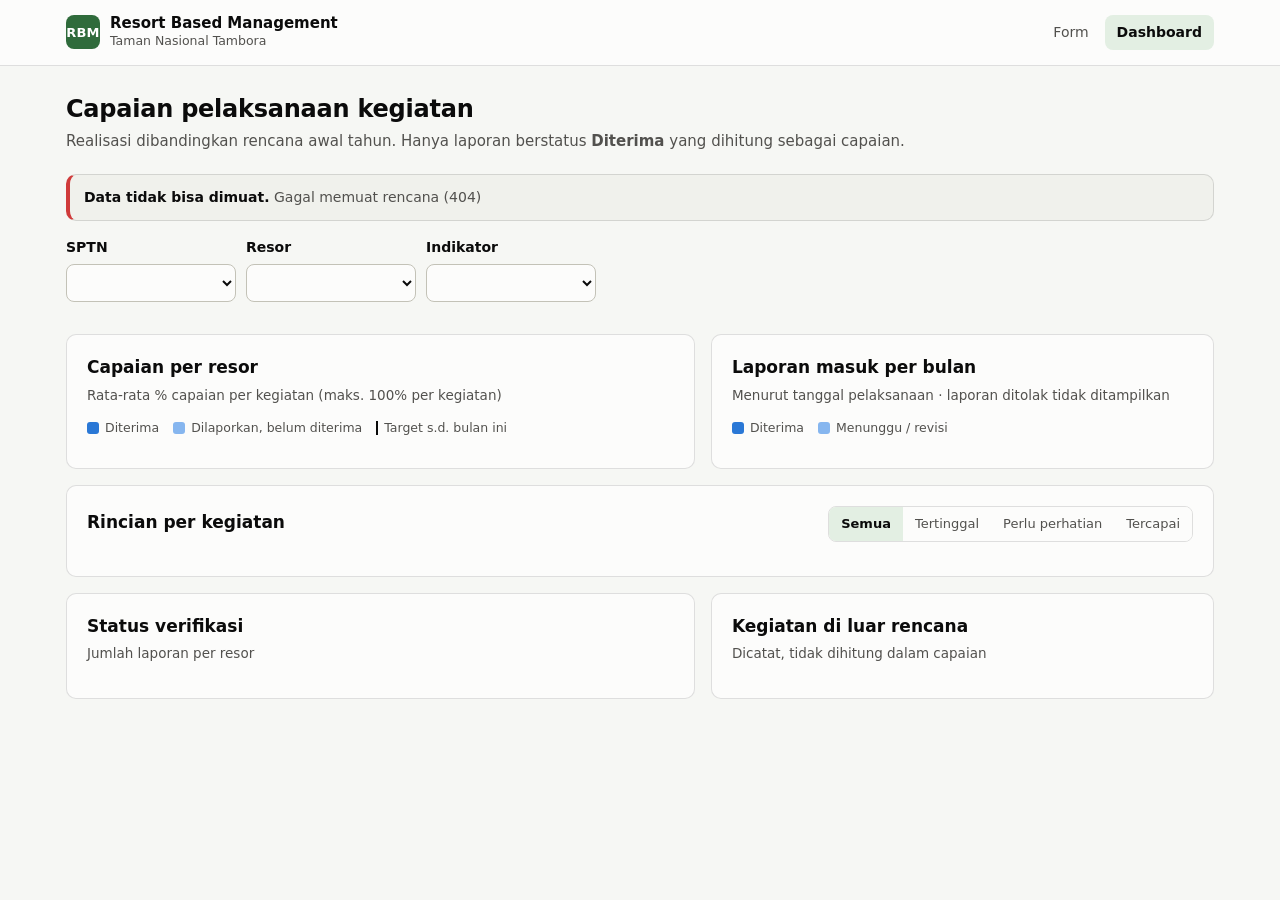
==== dashboard/index.html @ 2c947d6a "Add files via upload" ====
<!doctype html>
<html lang="id">
<head>
<meta charset="utf-8">
<meta name="viewport" content="width=device-width, initial-scale=1">
<link rel="icon" href="data:image/svg+xml,%3Csvg xmlns=%27http://www.w3.org/2000/svg%27 viewBox=%270 0 32 32%27%3E%3Crect width=%2732%27 height=%2732%27 rx=%277%27 fill=%27%232f6b3b%27/%3E%3Cpath d=%27M6 24 14 10l4 6 3-4 5 12Z%27 fill=%27%23fff%27/%3E%3C/svg%3E">
<title>Dashboard Capaian RBM</title>
<link rel="stylesheet" href="../assets/style.css">
</head>
<body>
<header class="top">
  <div class="wrap">
    <a class="brand" href="../"><span class="brand-mark">RBM</span><span><b>Resort Based Management</b><small>Taman Nasional Tambora</small></span></a>
    <nav class="top-nav"><a href="../form/">Form</a><a href="./" aria-current="page">Dashboard</a></nav>
  </div>
</header>

<main class="wrap">
  <h1>Capaian pelaksanaan kegiatan <span id="tahun"></span></h1>
  <p class="lead">Realisasi dibandingkan rencana awal tahun. Hanya laporan berstatus <strong>Diterima</strong> yang dihitung sebagai capaian.</p>
  <div id="banner" class="banner warn hidden"></div>

  <div class="filters">
    <div class="field"><label for="f-sptn">SPTN</label><select id="f-sptn"></select></div>
    <div class="field"><label for="f-resor">Resor</label><select id="f-resor"></select></div>
    <div class="field"><label for="f-ind">Indikator</label><select id="f-ind"></select></div>
    <div class="meta" id="meta"></div>
  </div>

  <section class="kpis" id="kpis" aria-label="Ringkasan"></section>

  <div class="grid-2">
    <section class="card">
      <div class="card-head">
        <div><h2 id="c1-title">Capaian per resor</h2><p id="c1-sub">Rata-rata % capaian per kegiatan (maks. 100% per kegiatan)</p></div>
      </div>
      <div class="legend" style="margin-bottom:10px">
        <span><i class="sw" style="background:var(--s-diterima)"></i>Diterima</span>
        <span><i class="sw" style="background:var(--s-masuk)"></i>Dilaporkan, belum diterima</span>
        <span><i class="sw tick"></i>Target s.d. bulan ini</span>
      </div>
      <div id="c1"></div>
    </section>
    <section class="card">
      <div class="card-head">
        <div><h2>Laporan masuk per bulan</h2><p>Menurut tanggal pelaksanaan · laporan ditolak tidak ditampilkan</p></div>
      </div>
      <div class="legend" style="margin-bottom:10px">
        <span><i class="sw" style="background:var(--s-diterima)"></i>Diterima</span>
        <span><i class="sw" style="background:var(--s-masuk)"></i>Menunggu / revisi</span>
      </div>
      <div id="c2"></div>
    </section>
  </div>

  <section class="card">
    <div class="card-head">
      <div><h2>Rincian per kegiatan</h2><p id="t-sub"></p></div>
      <div class="seg" role="group" aria-label="Saring status" id="seg" style="margin-left:auto">
        <button aria-pressed="true" data-s="">Semua</button>
        <button aria-pressed="false" data-s="tertinggal">Tertinggal</button>
        <button aria-pressed="false" data-s="perhatian">Perlu perhatian</button>
        <button aria-pressed="false" data-s="tercapai">Tercapai</button>
      </div>
    </div>
    <div class="table-wrap"><table id="tbl"></table></div>
  </section>

  <div class="grid-2" style="margin-top:16px">
    <section class="card">
      <div class="card-head"><div><h2>Status verifikasi</h2><p>Jumlah laporan per resor</p></div></div>
      <div class="table-wrap"><table id="tbl-ver"></table></div>
    </section>
    <section class="card">
      <div class="card-head"><div><h2>Kegiatan di luar rencana</h2><p>Dicatat, tidak dihitung dalam capaian</p></div></div>
      <div class="table-wrap"><table id="tbl-luar"></table></div>
    </section>
  </div>

  <footer class="foot" id="foot"></footer>
</main>
<div class="tooltip" id="tip" role="tooltip"></div>

<script src="../assets/config.js"></script>
<script src="../assets/rbm.js"></script>
<script>
(async function () {
  const { esc, fmt, rata, BULAN } = RBM;
  const $ = id => document.getElementById(id);
  const NS = 'http://www.w3.org/2000/svg';
  const tip = $('tip');

  let rencana, data;
  try {
    rencana = await RBM.muatRencana();
    data = await RBM.muatLaporan(rencana);
  } catch (e) {
    $('banner').className = 'banner err'; $('banner').innerHTML = '<strong>Data tidak bisa dimuat.</strong> ' + esc(e.message); return;
  }
  if (data.contoh) {
    $('banner').innerHTML = '<strong>Mode contoh.</strong> Angka di bawah adalah data acak untuk melihat tampilan. Hubungkan <code>API_URL</code> di <code>assets/config.js</code> untuk data asli.';
    $('banner').classList.remove('hidden');
  }

  const resorById = Object.fromEntries(rencana.resor.map(r => [r.id, r]));
  const singkat = n => n.replace(/^Resor\s+/, '');
  const indSingkat = i => ({
    'Perlindungan dan Pengamanan Kawasan': 'Perlindungan & Pengamanan',
    'Penyuluhan dan Pemberdayaan Masyarakat': 'Penyuluhan & Pemberdayaan',
    'Keanekaragaman Hayati dan Ekosistem': 'Kehati & Ekosistem',
    'Umum/ Pelayanan Publik (Wisata)': 'Umum / Pelayanan Publik'
  }[i] || i);
  const bb = RBM.bulanBerjalan(rencana.tahun);
  const semuaKeg = RBM.hitung(rencana, data.laporan);

  $('tahun').textContent = rencana.tahun;
  $('meta').innerHTML = `Data per ${new Date(data.diperbarui).toLocaleString('id-ID', { dateStyle: 'medium', timeStyle: 'short' })}<br>Target pro-rata: ${bb} dari 12 bulan (${fmt(bb / 12 * 100)}%)`;
  $('foot').innerHTML = `Sumber rencana: ${esc(rencana.sumber)} · ${rencana.kegiatan.length} kegiatan di ${rencana.resor.length} resor. ` +
    'Capaian resor = rata-rata capaian setiap kegiatan (tiap kegiatan bobotnya sama, maksimal 100%), karena satuan target berbeda-beda.';

  // ---------- filter ----------
  const sptnList = [...new Set(rencana.resor.map(r => r.sptn))];
  $('f-sptn').innerHTML = '<option value="">Semua SPTN</option>' + sptnList.map(s => `<option>${esc(s)}</option>`).join('');
  $('f-ind').innerHTML = '<option value="">Semua indikator</option>' + rencana.indikator.map(i => `<option value="${esc(i)}">${esc(indSingkat(i))}</option>`).join('');
  function isiResor() {
    const s = $('f-sptn').value, cur = $('f-resor').value;
    const list = rencana.resor.filter(r => !s || r.sptn === s);
    $('f-resor').innerHTML = '<option value="">Semua resor</option>' + list.map(r => `<option value="${r.id}">${esc(r.nama)}</option>`).join('');
    if (list.some(r => r.id === cur)) $('f-resor').value = cur;
  }
  isiResor();
  let statusFilter = '';
  const st = (() => { try { return JSON.parse(localStorage.getItem('rbm-dash-filter')) || {}; } catch (e) { return {}; } })();
  if (st.sptn) { $('f-sptn').value = st.sptn; isiResor(); }
  if (st.resor) $('f-resor').value = st.resor;
  if (st.ind) $('f-ind').value = st.ind;

  ['f-sptn', 'f-resor', 'f-ind'].forEach(id => $(id).addEventListener('change', () => {
    if (id === 'f-sptn') isiResor();
    try { localStorage.setItem('rbm-dash-filter', JSON.stringify({ sptn: $('f-sptn').value, resor: $('f-resor').value, ind: $('f-ind').value })); } catch (e) {}
    render();
  }));
  $('seg').addEventListener('click', e => {
    const b = e.target.closest('button'); if (!b) return;
    statusFilter = b.dataset.s;
    [...$('seg').children].forEach(x => x.setAttribute('aria-pressed', x === b));
    renderTabel(filtered());
  });

  function resorAktif() {
    const s = $('f-sptn').value, r = $('f-resor').value;
    return rencana.resor.filter(x => (!s || x.sptn === s) && (!r || x.id === r)).map(x => x.id);
  }
  function filtered() {
    const rs = new Set(resorAktif()), ind = $('f-ind').value;
    return semuaKeg.filter(k => rs.has(k.resor) && (!ind || k.indikator === ind));
  }
  function laporanAktif() {
    const rs = new Set(resorAktif()), ind = $('f-ind').value;
    const kegInd = Object.fromEntries(rencana.kegiatan.map(k => [k.id, k.indikator]));
    return data.laporan.filter(l => rs.has(l.resor) && (!ind || kegInd[l.kegiatan] === ind || (l.kegiatan === 'LUAR-RENCANA' && !ind)));
  }

  // ---------- tooltip ----------
  function showTip(ev, html) {
    tip.innerHTML = html; tip.classList.add('show');
    const pad = 14, w = tip.offsetWidth, h = tip.offsetHeight;
    let x = ev.clientX + pad, y = ev.clientY + pad;
    if (x + w > innerWidth - 8) x = ev.clientX - w - pad;
    if (y + h > innerHeight - 8) y = ev.clientY - h - pad;
    tip.style.left = x + 'px'; tip.style.top = y + 'px';
  }
  const hideTip = () => tip.classList.remove('show');
  const el = (tag, attrs, parent) => { const n = document.createElementNS(NS, tag); for (const k in attrs) n.setAttribute(k, attrs[k]); if (parent) parent.appendChild(n); return n; };
  // batang dengan ujung data membulat 4px, pangkal rata
  const barH = (x, y, w, h, r = 4) => {
    if (w <= 0) return '';
    r = Math.min(r, w, h / 2);
    return `M${x},${y}H${x + w - r}Q${x + w},${y} ${x + w},${y + r}V${y + h - r}Q${x + w},${y + h} ${x + w - r},${y + h}H${x}Z`;
  };
  const barV = (x, y, w, h, r = 4) => {
    if (h <= 0) return '';
    r = Math.min(r, h, w / 2);
    return `M${x},${y + h}V${y + r}Q${x},${y} ${x + r},${y}H${x + w - r}Q${x + w},${y} ${x + w},${y + r}V${y + h}Z`;
  };
  const sw = c => `<i class="sw" style="background:${c}"></i>`;

  // ---------- KPI ----------
  function renderKpi(ks, laps) {
    const capD = rata(ks.map(k => k.capD)), capM = rata(ks.map(k => k.capM));
    const harap = bb / 12 * 100;
    const tercapai = ks.filter(k => k.status === 'tercapai').length;
    const tertinggal = ks.filter(k => k.status === 'tertinggal').length;
    const menunggu = laps.filter(l => l.status === 'Menunggu').length;
    const revisi = laps.filter(l => l.status === 'Revisi').length;
    const luar = laps.filter(l => l.kegiatan === 'LUAR-RENCANA');
    const masukTotal = laps.length;
    const sesuaiPct = masukTotal ? (masukTotal - luar.length) / masukTotal * 100 : 0;
    const selisih = capD - harap;
    $('kpis').innerHTML = `
      <div class="kpi"><div class="k-label">Capaian terverifikasi</div><div class="k-value">${fmt(capD)}%</div>
        <div class="k-sub">${selisih >= 0 ? '' : fmt(-selisih) + ' poin di bawah '}target pro-rata ${fmt(harap)}%${selisih >= 0 ? ' terlampaui' : ''} · dilaporkan ${fmt(capM)}%</div></div>
      <div class="kpi"><div class="k-label">Kegiatan tercapai</div><div class="k-value">${tercapai} <span style="font-size:16px;color:var(--muted);font-weight:500">/ ${ks.length}</span></div>
        <div class="k-sub">${tertinggal} kegiatan tertinggal dari jadwal</div></div>
      <div class="kpi"><div class="k-label">Menunggu verifikasi</div><div class="k-value">${menunggu}</div>
        <div class="k-sub">${revisi} laporan perlu revisi</div></div>
      <div class="kpi"><div class="k-label">Kesesuaian dengan rencana</div><div class="k-value">${fmt(sesuaiPct)}%</div>
        <div class="k-sub">${masukTotal - luar.length} dari ${masukTotal} laporan · ${luar.length} di luar rencana</div></div>`;
  }

  // ---------- Chart 1: bullet bars ----------
  function renderC1(ks) {
    const box = $('c1'); box.innerHTML = '';
    const perResor = !$('f-resor').value;
    let rows;
    if (perResor) {
      $('c1-title').textContent = 'Capaian per resor';
      rows = resorAktif().map(rid => {
        const g = ks.filter(k => k.resor === rid);
        return { label: singkat(resorById[rid].nama), sub: resorById[rid].sptn.replace('SPTN Wilayah ', 'SPTN '), d: rata(g.map(k => k.capD)), m: rata(g.map(k => k.capM)), n: g.length, g };
      }).filter(r => r.n);
    } else {
      $('c1-title').textContent = 'Capaian per indikator · ' + singkat(resorById[$('f-resor').value].nama);
      rows = rencana.indikator.map(i => {
        const g = ks.filter(k => k.indikator === i);
        return { label: indSingkat(i), sub: g.length + ' kegiatan', d: rata(g.map(k => k.capD)), m: rata(g.map(k => k.capM)), n: g.length, g };
      }).filter(r => r.n);
    }
    if (!rows.length) { box.innerHTML = '<p class="lead">Tidak ada kegiatan untuk filter ini.</p>'; return; }
    const W = Math.max(300, box.clientWidth), labelW = W < 420 ? 110 : 170, valW = 48, rowH = 46, barHt = 14, top = 6;
    const H = top + rows.length * rowH + 22;
    const x0 = labelW, x1 = W - valW, sx = v => x0 + (x1 - x0) * v / 100;
    const svg = el('svg', { class: 'chart', viewBox: `0 0 ${W} ${H}`, width: W, height: H, role: 'img', 'aria-label': 'Capaian per baris' }, box);
    [0, 25, 50, 75, 100].forEach(v => {
      el('line', { x1: sx(v), x2: sx(v), y1: top, y2: H - 20, stroke: v === 0 ? 'var(--axis)' : 'var(--grid)', 'stroke-width': 1 }, svg);
      el('text', { x: sx(v), y: H - 6, 'text-anchor': 'middle', class: 'axis-label' }, svg).textContent = v + '%';
    });
    const harap = bb / 12 * 100;
    rows.forEach((r, i) => {
      const y = top + i * rowH + (rowH - barHt) / 2;
      el('text', { x: 0, y: y + 4, class: 'row-label' }, svg).textContent = r.label;
      el('text', { x: 0, y: y + 19, class: 'row-sub' }, svg).textContent = r.sub;
      el('path', { d: barH(x0, y, sx(r.m) - x0, barHt), fill: 'var(--s-masuk)' }, svg);
      // celah 2px warna permukaan di antara dua isian
      if (r.d > 0 && r.m - r.d > 0.5) el('rect', { x: sx(r.d), y, width: 2, height: barHt, fill: 'var(--surface)' }, svg);
      el('path', { d: barH(x0, y, sx(r.d) - x0, barHt), fill: 'var(--s-diterima)' }, svg);
      el('line', { x1: sx(harap), x2: sx(harap), y1: y - 4, y2: y + barHt + 4, stroke: 'var(--ink)', 'stroke-width': 2 }, svg);
      el('text', { x: W, y: y + barHt - 2, 'text-anchor': 'end', class: 'val-label' }, svg).textContent = fmt(r.d) + '%';
      const hit = el('rect', { x: 0, y: top + i * rowH, width: W, height: rowH, class: 'hit' }, svg);
      const tc = r.g.filter(k => k.status === 'tercapai').length, tt = r.g.filter(k => k.status === 'tertinggal').length;
      const html = `<b>${esc(r.label)}</b>
        <div class="t-row"><span>${sw('var(--s-diterima)')}Diterima</span><span class="num">${fmt(r.d, 1)}%</span></div>
        <div class="t-row"><span>${sw('var(--s-masuk)')}Dilaporkan</span><span class="num">${fmt(r.m, 1)}%</span></div>
        <div class="t-row"><span>Target s.d. bulan ini</span><span class="num">${fmt(harap, 1)}%</span></div>
        <div style="color:var(--muted);margin-top:4px">${r.n} kegiatan · ${tc} tercapai · ${tt} tertinggal</div>`;
      hit.addEventListener('mousemove', e => showTip(e, html));
      hit.addEventListener('mouseleave', hideTip);
      if (perResor) { hit.style.cursor = 'pointer'; hit.addEventListener('click', () => { $('f-resor').value = r.g[0].resor; $('f-resor').dispatchEvent(new Event('change')); }); }
    });
    $('c1-sub').textContent = perResor ? 'Rata-rata % capaian per kegiatan · klik baris untuk rincian resor' : 'Rata-rata % capaian per kegiatan dalam indikator';
  }

  // ---------- Chart 2: stacked columns per bulan ----------
  function renderC2(laps) {
    const box = $('c2'); box.innerHTML = '';
    const nb = Math.max(bb, 1);
    const per = Array.from({ length: 12 }, (_, i) => ({ b: i + 1, d: 0, w: 0 }));
    laps.forEach(l => {
      if (l.status === 'Ditolak' || !l.bulan) return;
      if (l.status === 'Diterima') per[l.bulan - 1].d++; else per[l.bulan - 1].w++;
    });
    const W = Math.max(300, box.clientWidth), H = 250, left = 34, bottom = 24, top = 10, right = 4;
    const max = Math.max(5, ...per.map(p => p.d + p.w));
    const step = max <= 10 ? 2 : max <= 25 ? 5 : max <= 60 ? 10 : max <= 150 ? 25 : 50;
    const yMax = Math.ceil(max / step) * step;
    const sy = v => top + (H - top - bottom) * (1 - v / yMax);
    const band = (W - left - right) / 12, bw = Math.min(26, band * 0.62);
    const svg = el('svg', { class: 'chart', viewBox: `0 0 ${W} ${H}`, width: W, height: H, role: 'img', 'aria-label': 'Laporan per bulan' }, box);
    for (let v = 0; v <= yMax; v += step) {
      el('line', { x1: left, x2: W - right, y1: sy(v), y2: sy(v), stroke: v === 0 ? 'var(--axis)' : 'var(--grid)', 'stroke-width': 1 }, svg);
      el('text', { x: left - 6, y: sy(v) + 4, 'text-anchor': 'end', class: 'axis-label' }, svg).textContent = v;
    }
    per.forEach((p, i) => {
      const cx = left + band * i + band / 2, x = cx - bw / 2;
      el('text', { x: cx, y: H - 6, 'text-anchor': 'middle', class: 'axis-label', opacity: p.b > nb ? 0.5 : 1 }, svg).textContent = BULAN[i];
      const yD = sy(p.d), yT = sy(p.d + p.w);
      if (p.d) el('path', { d: p.w ? `M${x},${sy(0)}V${yD}H${x + bw}V${sy(0)}Z` : barV(x, yD, bw, sy(0) - yD), fill: 'var(--s-diterima)' }, svg);
      if (p.w) el('path', { d: barV(x, yT, bw, (p.d ? yD - 2 : sy(0)) - yT), fill: 'var(--s-masuk)' }, svg);
      const hit = el('rect', { x: left + band * i, y: top, width: band, height: H - top - bottom, class: 'hit' }, svg);
      const html = `<b>${BULAN[i]} ${rencana.tahun}</b>
        <div class="t-row"><span>${sw('var(--s-diterima)')}Diterima</span><span class="num">${p.d}</span></div>
        <div class="t-row"><span>${sw('var(--s-masuk)')}Menunggu / revisi</span><span class="num">${p.w}</span></div>
        <div class="t-row"><span>Total</span><span class="num">${p.d + p.w}</span></div>`;
      hit.addEventListener('mousemove', e => showTip(e, html));
      hit.addEventListener('mouseleave', hideTip);
    });
  }

  // ---------- Tabel kegiatan ----------
  const BADGE = {
    tercapai: '<span class="badge good"><span class="ic">✓</span>Tercapai</span>',
    jadwal: '<span class="badge track"><span class="ic">•</span>Sesuai jadwal</span>',
    perhatian: '<span class="badge warn"><span class="ic">!</span>Perlu perhatian</span>',
    tertinggal: '<span class="badge crit"><span class="ic">✕</span>Tertinggal</span>'
  };
  function renderTabel(ks) {
    const list = ks.filter(k => !statusFilter || k.status === statusFilter);
    $('t-sub').textContent = `${list.length} kegiatan · status dibandingkan target pro-rata ${fmt(bb / 12 * 100)}%`;
    const multiResor = new Set(list.map(k => k.resor)).size > 1;
    let html = `<thead><tr>${multiResor ? '<th>Resor</th>' : ''}<th>Jenis kegiatan</th><th class="num">Target</th><th class="num">Dilaporkan</th><th class="num">Diterima</th><th>Capaian</th><th>Status</th></tr></thead><tbody>`;
    let lastInd = null;
    const urut = list.slice().sort((a, b) => rencana.indikator.indexOf(a.indikator) - rencana.indikator.indexOf(b.indikator) || (a.resor < b.resor ? -1 : a.resor > b.resor ? 1 : 0) || (a.id < b.id ? -1 : 1));
    urut.forEach(k => {
      if (k.indikator !== lastInd) { html += `<tr class="group"><td colspan="${multiResor ? 7 : 6}">${esc(k.indikator)}</td></tr>`; lastInd = k.indikator; }
      const sat = k.metode === 'persen' ? '%' : ' ' + esc(k.satuan.toLowerCase());
      html += `<tr>${multiResor ? `<td>${esc(singkat(resorById[k.resor].nama))}</td>` : ''}
        <td>${esc(k.kegiatan)}${k.menunggu ? ` <span style="color:var(--muted);font-size:12px">· ${k.menunggu} menunggu</span>` : ''}</td>
        <td class="num">${fmt(k.target)}${sat}</td><td class="num">${fmt(k.masuk, 1)}</td><td class="num">${fmt(k.diterima, 1)}</td>
        <td><div class="mini" title="Diterima ${fmt(k.persenDiterima, 1)}% · dilaporkan ${fmt(k.persenMasuk, 1)}%"><div class="track"><div class="fill-m" style="width:${k.capM}%"></div><div class="fill-d" style="width:${k.capD}%"></div></div><span class="pct">${fmt(k.persenDiterima)}%</span></div></td>
        <td>${BADGE[k.status]}</td></tr>`;
    });
    if (!list.length) html += `<tr><td colspan="7" style="color:var(--muted)">Tidak ada kegiatan dengan status ini.</td></tr>`;
    $('tbl').innerHTML = html + '</tbody>';
  }

  // ---------- Status verifikasi & luar rencana ----------
  function renderVer(laps) {
    const S = ['Diterima', 'Menunggu', 'Revisi', 'Ditolak'];
    let html = '<thead><tr><th>Resor</th>' + S.map(s => `<th class="num">${s}</th>`).join('') + '<th class="num">Total</th></tr></thead><tbody>';
    const tot = Object.fromEntries(S.map(s => [s, 0]));
    resorAktif().forEach(rid => {
      const g = laps.filter(l => l.resor === rid);
      html += `<tr><td>${esc(singkat(resorById[rid].nama))}</td>` + S.map(s => { const n = g.filter(l => l.status === s).length; tot[s] += n; return `<td class="num">${n}</td>`; }).join('') + `<td class="num">${g.length}</td></tr>`;
    });
    html += `<tr><td><strong>Total</strong></td>` + S.map(s => `<td class="num"><strong>${tot[s]}</strong></td>`).join('') + `<td class="num"><strong>${laps.length}</strong></td></tr>`;
    $('tbl-ver').innerHTML = html + '</tbody>';

    const luar = laps.filter(l => l.kegiatan === 'LUAR-RENCANA').sort((a, b) => a.tanggal < b.tanggal ? 1 : -1);
    $('tbl-luar').innerHTML = luar.length
      ? '<thead><tr><th>Tanggal</th><th>Resor</th><th>Kegiatan</th><th>Status</th></tr></thead><tbody>' +
        luar.map(l => `<tr><td style="white-space:nowrap">${esc(l.tanggal)}</td><td>${esc(singkat(resorById[l.resor] ? resorById[l.resor].nama : l.resor))}</td><td>${esc(l.nama_kegiatan)}</td><td>${esc(l.status)}</td></tr>`).join('') + '</tbody>'
      : '<tbody><tr><td style="color:var(--muted)">Belum ada.</td></tr></tbody>';
  }

  function render() {
    const ks = filtered(), laps = laporanAktif();
    renderKpi(ks, laps); renderC1(ks); renderC2(laps); renderTabel(ks); renderVer(laps);
  }
  render();
  let rt; addEventListener('resize', () => { clearTimeout(rt); rt = setTimeout(() => { const ks = filtered(); renderC1(ks); renderC2(laporanAktif()); }, 150); });
})();
</script>
</body>
</html>
---- assets/style.css ----
:root {
  color-scheme: light;
  --page: #f6f7f4;
  --surface: #fcfcfb;
  --surface-2: #f0f1ec;
  --ink: #0b0b0b;
  --ink-2: #52514e;
  --muted: #7a7873;
  --grid: #e1e0d9;
  --axis: #c3c2b7;
  --border: rgba(11, 11, 11, 0.12);
  --accent: #2f6b3b;          /* hijau hutan untuk UI */
  --accent-ink: #ffffff;
  --accent-soft: #e3efe3;
  --s-diterima: #2a78d6;      /* realisasi terverifikasi */
  --s-masuk: #86b6ef;         /* dilaporkan, belum diterima */
  --good: #0ca30c;
  --good-ink: #006300;
  --warning: #fab219;
  --warning-ink: #8a5a00;
  --critical: #d03b3b;
  --critical-ink: #b02626;
  --focus: #2a78d6;
  --radius: 10px;
  --font: system-ui, -apple-system, "Segoe UI", Roboto, sans-serif;
}
@media (prefers-color-scheme: dark) {
  :root:not([data-theme="light"]) {
    color-scheme: dark;
    --page: #0d0d0d;
    --surface: #1a1a19;
    --surface-2: #232321;
    --ink: #ffffff;
    --ink-2: #c3c2b7;
    --muted: #8f8d86;
    --grid: #2c2c2a;
    --axis: #383835;
    --border: rgba(255, 255, 255, 0.12);
    --accent: #6fbf7e;
    --accent-ink: #0b1a0e;
    --accent-soft: #1f3324;
    --s-diterima: #3987e5;
    --s-masuk: #184f95;
    --good-ink: #3fc23f;
    --warning-ink: #fab219;
    --critical-ink: #ef6b6b;
    --focus: #3987e5;
  }
}
:root[data-theme="dark"] {
  color-scheme: dark;
  --page: #0d0d0d;
  --surface: #1a1a19;
  --surface-2: #232321;
  --ink: #ffffff;
  --ink-2: #c3c2b7;
  --muted: #8f8d86;
  --grid: #2c2c2a;
  --axis: #383835;
  --border: rgba(255, 255, 255, 0.12);
  --accent: #6fbf7e;
  --accent-ink: #0b1a0e;
  --accent-soft: #1f3324;
  --s-diterima: #3987e5;
  --s-masuk: #184f95;
  --good-ink: #3fc23f;
  --warning-ink: #fab219;
  --critical-ink: #ef6b6b;
  --focus: #3987e5;
}

* { box-sizing: border-box; }
html, body { margin: 0; }
body {
  background: var(--page);
  color: var(--ink);
  font: 15px/1.5 var(--font);
  -webkit-font-smoothing: antialiased;
}
a { color: var(--accent); }
.wrap { max-width: 1180px; margin: 0 auto; padding: 0 16px; }
.wrap.narrow { max-width: 720px; }

header.top {
  background: var(--surface);
  border-bottom: 1px solid var(--border);
}
header.top .wrap { display: flex; align-items: center; gap: 12px; padding-top: 14px; padding-bottom: 14px; flex-wrap: wrap; }
.brand { display: flex; align-items: center; gap: 10px; text-decoration: none; color: var(--ink); }
.brand-mark {
  width: 34px; height: 34px; border-radius: 8px; background: var(--accent); color: var(--accent-ink);
  display: grid; place-items: center; font-weight: 700; font-size: 13px; letter-spacing: .02em;
}
.brand b { display: block; font-size: 15px; line-height: 1.2; }
.brand small { display: block; color: var(--ink-2); font-size: 12.5px; }
nav.top-nav { margin-left: auto; display: flex; gap: 4px; }
nav.top-nav a {
  text-decoration: none; color: var(--ink-2); padding: 7px 12px; border-radius: 8px; font-size: 14px;
}
nav.top-nav a[aria-current="page"] { background: var(--accent-soft); color: var(--ink); font-weight: 600; }

h1 { font-size: 24px; line-height: 1.25; margin: 28px 0 6px; letter-spacing: -0.01em; }
h2 { font-size: 17px; margin: 0 0 4px; }
.lead { color: var(--ink-2); margin: 0 0 22px; }

.card {
  background: var(--surface); border: 1px solid var(--border); border-radius: var(--radius);
  padding: 20px;
}
.card + .card { margin-top: 16px; }
.card-head { display: flex; align-items: baseline; gap: 12px; flex-wrap: wrap; margin-bottom: 14px; }
.card-head p { margin: 0; color: var(--ink-2); font-size: 13.5px; }

.banner {
  border-radius: var(--radius); padding: 12px 14px; margin: 16px 0; font-size: 14px;
  background: var(--surface-2); border: 1px solid var(--border); color: var(--ink-2);
}
.banner.warn { border-left: 4px solid var(--warning); }
.banner.ok { border-left: 4px solid var(--good); }
.banner.err { border-left: 4px solid var(--critical); }
.banner strong { color: var(--ink); }

/* ------- form ------- */
fieldset { border: 0; margin: 0; padding: 0; }
legend { font-weight: 600; font-size: 15px; margin-bottom: 10px; padding: 0; }
.field { margin-bottom: 16px; }
.field label, .field .label { display: block; font-weight: 600; font-size: 14px; margin-bottom: 6px; }
.field .hint { color: var(--muted); font-size: 12.5px; margin-top: 4px; }
.req { color: var(--critical-ink); }
input[type=text], input[type=date], input[type=number], input[type=password], select, textarea {
  width: 100%; font: inherit; color: var(--ink); background: var(--surface);
  border: 1px solid var(--axis); border-radius: 8px; padding: 10px 12px; min-height: 44px;
}
textarea { min-height: 130px; resize: vertical; }
input:focus-visible, select:focus-visible, textarea:focus-visible, button:focus-visible {
  outline: 2px solid var(--focus); outline-offset: 2px;
}
.row { display: grid; grid-template-columns: 1fr 1fr; gap: 14px; }
@media (max-width: 600px) { .row { grid-template-columns: 1fr; } }
.input-group { display: flex; gap: 8px; }
.input-group input { flex: 1; }
.target-info {
  background: var(--accent-soft); border-radius: 8px; padding: 10px 12px; font-size: 13.5px; color: var(--ink);
  margin-top: 8px;
}
.btn {
  font: inherit; font-weight: 600; border-radius: 8px; padding: 10px 18px; min-height: 44px; cursor: pointer;
  border: 1px solid var(--border); background: var(--surface); color: var(--ink);
}
.btn.primary { background: var(--accent); color: var(--accent-ink); border-color: transparent; }
.btn:disabled { opacity: .55; cursor: progress; }
.btn.small { min-height: 36px; padding: 6px 12px; font-size: 13.5px; font-weight: 500; }
.actions { display: flex; gap: 10px; align-items: center; flex-wrap: wrap; margin-top: 8px; }
.drop {
  border: 1.5px dashed var(--axis); border-radius: 10px; padding: 18px; text-align: center; color: var(--ink-2);
  background: var(--surface-2); cursor: pointer;
}
.drop.drag { border-color: var(--accent); }
.files { list-style: none; margin: 10px 0 0; padding: 0; display: grid; gap: 6px; }
.files li {
  display: flex; align-items: center; gap: 10px; font-size: 13.5px; background: var(--surface-2);
  border-radius: 8px; padding: 6px 8px;
}
.files img { width: 40px; height: 40px; object-fit: cover; border-radius: 6px; }
.files .ftype { width: 40px; height: 40px; border-radius: 6px; display: grid; place-items: center; background: var(--grid); font-size: 11px; font-weight: 700; }
.files .fname { flex: 1; min-width: 0; overflow: hidden; text-overflow: ellipsis; white-space: nowrap; }
.files .fsize { color: var(--muted); font-variant-numeric: tabular-nums; }
.files button { background: none; border: 0; color: var(--critical-ink); cursor: pointer; font: inherit; padding: 4px 6px; }
.hidden { display: none !important; }

/* ------- dashboard ------- */
.filters { display: flex; gap: 10px; flex-wrap: wrap; align-items: end; margin-bottom: 16px; }
.filters .field { margin: 0; min-width: 170px; }
.filters select { min-height: 38px; padding: 6px 10px; }
.meta { color: var(--muted); font-size: 12.5px; margin-left: auto; text-align: right; }

.kpis { display: grid; grid-template-columns: repeat(4, 1fr); gap: 12px; margin-bottom: 16px; }
@media (max-width: 900px) { .kpis { grid-template-columns: repeat(2, 1fr); } }
@media (max-width: 460px) { .kpis { grid-template-columns: 1fr; } }
.kpi { background: var(--surface); border: 1px solid var(--border); border-radius: var(--radius); padding: 16px; }
.kpi .k-label { color: var(--ink-2); font-size: 13px; }
.kpi .k-value { font-size: 30px; font-weight: 650; line-height: 1.15; margin: 4px 0 2px; letter-spacing: -0.01em; }
.kpi .k-sub { color: var(--muted); font-size: 12.5px; }

.grid-2 { display: grid; grid-template-columns: 1.25fr 1fr; gap: 16px; margin-bottom: 16px; }
.grid-2 > .card + .card { margin-top: 0; }
@media (max-width: 900px) { .grid-2 { grid-template-columns: 1fr; } }

.legend { display: flex; gap: 14px; flex-wrap: wrap; font-size: 12.5px; color: var(--ink-2); }
.legend span { display: inline-flex; align-items: center; gap: 6px; }
.sw { width: 12px; height: 12px; border-radius: 3px; display: inline-block; }
.sw.tick { width: 2px; height: 14px; border-radius: 0; background: var(--ink); }

svg text { font-family: var(--font); }
.chart { width: 100%; display: block; overflow: visible; }
.axis-label { fill: var(--muted); font-size: 11.5px; font-variant-numeric: tabular-nums; }
.row-label { fill: var(--ink); font-size: 13px; }
.row-sub { fill: var(--muted); font-size: 11.5px; }
.val-label { fill: var(--ink-2); font-size: 12px; font-variant-numeric: tabular-nums; }
.hit { fill: transparent; cursor: default; }

.tooltip {
  position: fixed; pointer-events: none; z-index: 50; background: var(--surface); color: var(--ink);
  border: 1px solid var(--border); border-radius: 8px; padding: 8px 10px; font-size: 12.5px; line-height: 1.45;
  box-shadow: 0 6px 20px rgba(0,0,0,.14); max-width: 280px; opacity: 0; transition: opacity .08s;
}
.tooltip.show { opacity: 1; }
.tooltip b { display: block; margin-bottom: 2px; }
.tooltip .t-row { display: flex; gap: 8px; align-items: center; justify-content: space-between; }
.tooltip .t-row span:first-child { display: inline-flex; align-items: center; gap: 6px; color: var(--ink-2); }
.tooltip .num { font-variant-numeric: tabular-nums; font-weight: 600; }

.table-wrap { overflow-x: auto; }
table { width: 100%; border-collapse: collapse; font-size: 13.5px; }
th, td { text-align: left; padding: 9px 10px; border-bottom: 1px solid var(--grid); vertical-align: middle; }
th { color: var(--ink-2); font-weight: 600; font-size: 12.5px; background: var(--surface); position: sticky; top: 0; }
td.num, th.num { text-align: right; font-variant-numeric: tabular-nums; white-space: nowrap; }
tr.group td { background: var(--surface-2); font-weight: 600; font-size: 12.5px; color: var(--ink-2); }
.mini { display: flex; align-items: center; gap: 8px; min-width: 130px; }
.mini .track { position: relative; flex: 1; height: 8px; background: var(--grid); border-radius: 4px; overflow: hidden; }
.mini .fill-m { position: absolute; left: 0; top: 0; bottom: 0; background: var(--s-masuk); border-radius: 0 4px 4px 0; }
.mini .fill-d { position: absolute; left: 0; top: 0; bottom: 0; background: var(--s-diterima); border-radius: 0 4px 4px 0; }
.mini .pct { width: 44px; text-align: right; font-variant-numeric: tabular-nums; }

.badge { display: inline-flex; align-items: center; gap: 5px; font-size: 12.5px; white-space: nowrap; font-weight: 500; }
.badge .ic { width: 16px; height: 16px; border-radius: 50%; display: grid; place-items: center; font-size: 10px; font-weight: 800; color: #fff; }
.badge.good .ic { background: var(--good); }
.badge.good { color: var(--good-ink); }
.badge.track .ic { background: transparent; border: 1.5px solid var(--s-diterima); color: var(--s-diterima); }
.badge.track { color: var(--ink-2); }
.badge.warn .ic { background: var(--warning); color: #3a2a00; }
.badge.warn { color: var(--warning-ink); }
.badge.crit .ic { background: var(--critical); }
.badge.crit { color: var(--critical-ink); }

.seg { display: inline-flex; border: 1px solid var(--border); border-radius: 8px; overflow: hidden; }
.seg button { font: inherit; font-size: 13px; padding: 6px 12px; background: var(--surface); color: var(--ink-2); border: 0; cursor: pointer; min-height: 34px; }
.seg button[aria-pressed="true"] { background: var(--accent-soft); color: var(--ink); font-weight: 600; }

footer.foot { color: var(--muted); font-size: 12.5px; padding: 28px 0 40px; }

.home-grid { display: grid; grid-template-columns: 1fr 1fr; gap: 16px; margin-top: 8px; }
@media (max-width: 640px) { .home-grid { grid-template-columns: 1fr; } }
.home-card { text-decoration: none; color: inherit; display: block; transition: border-color .12s; }
.home-card:hover { border-color: var(--accent); }
.home-card h2 { font-size: 18px; margin-bottom: 6px; }
.home-card p { color: var(--ink-2); margin: 0; }
.steps { margin: 0; padding-left: 20px; color: var(--ink-2); }
.steps li { margin-bottom: 4px; }

/* cegah grid/kartu melebar melebihi layar di ponsel */
.grid-2 > *, .card, .table-wrap { min-width: 0; }
.card-head > div:first-child { min-width: 0; flex: 1 1 220px; }
@media (max-width: 600px) {
  .filters .field { flex: 1 1 100%; }
  .seg { margin-left: 0 !important; flex-wrap: wrap; }
  .card { padding: 16px; }
  .meta { text-align: left; margin-left: 0; }
}
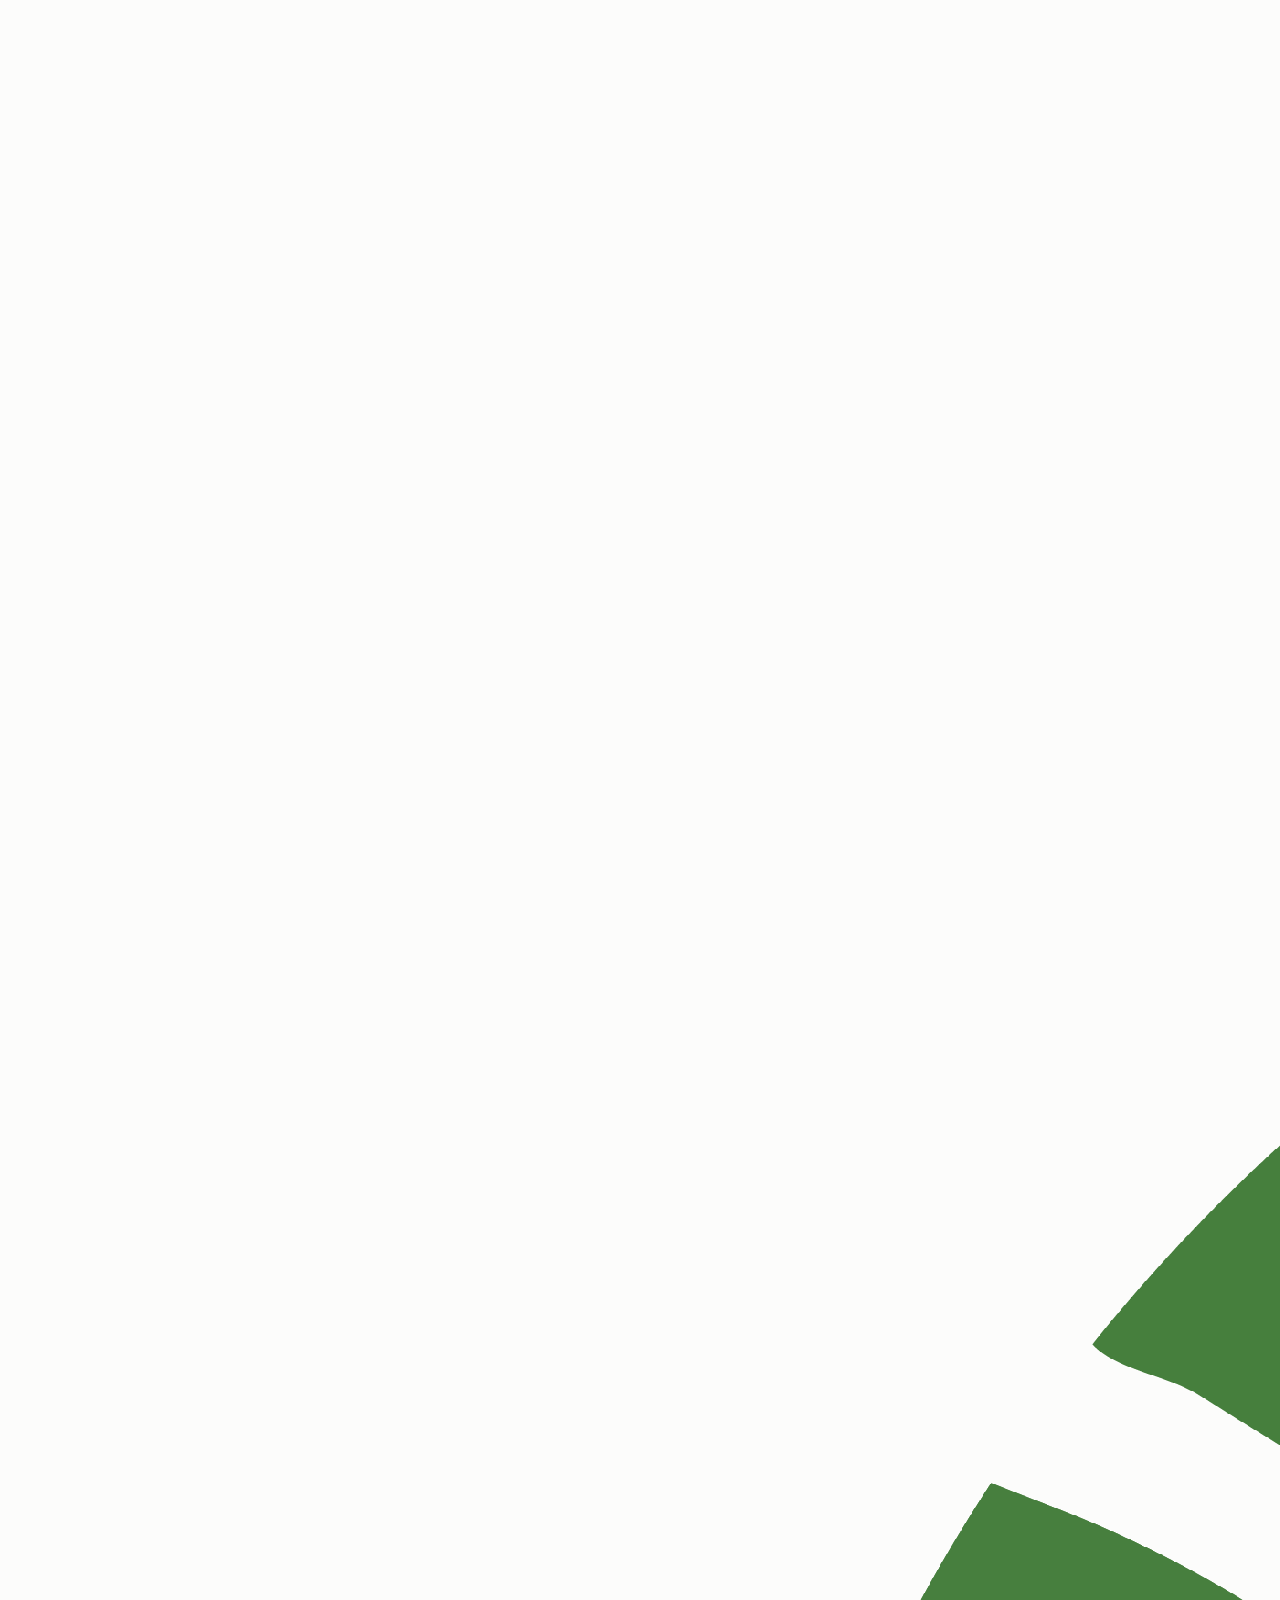
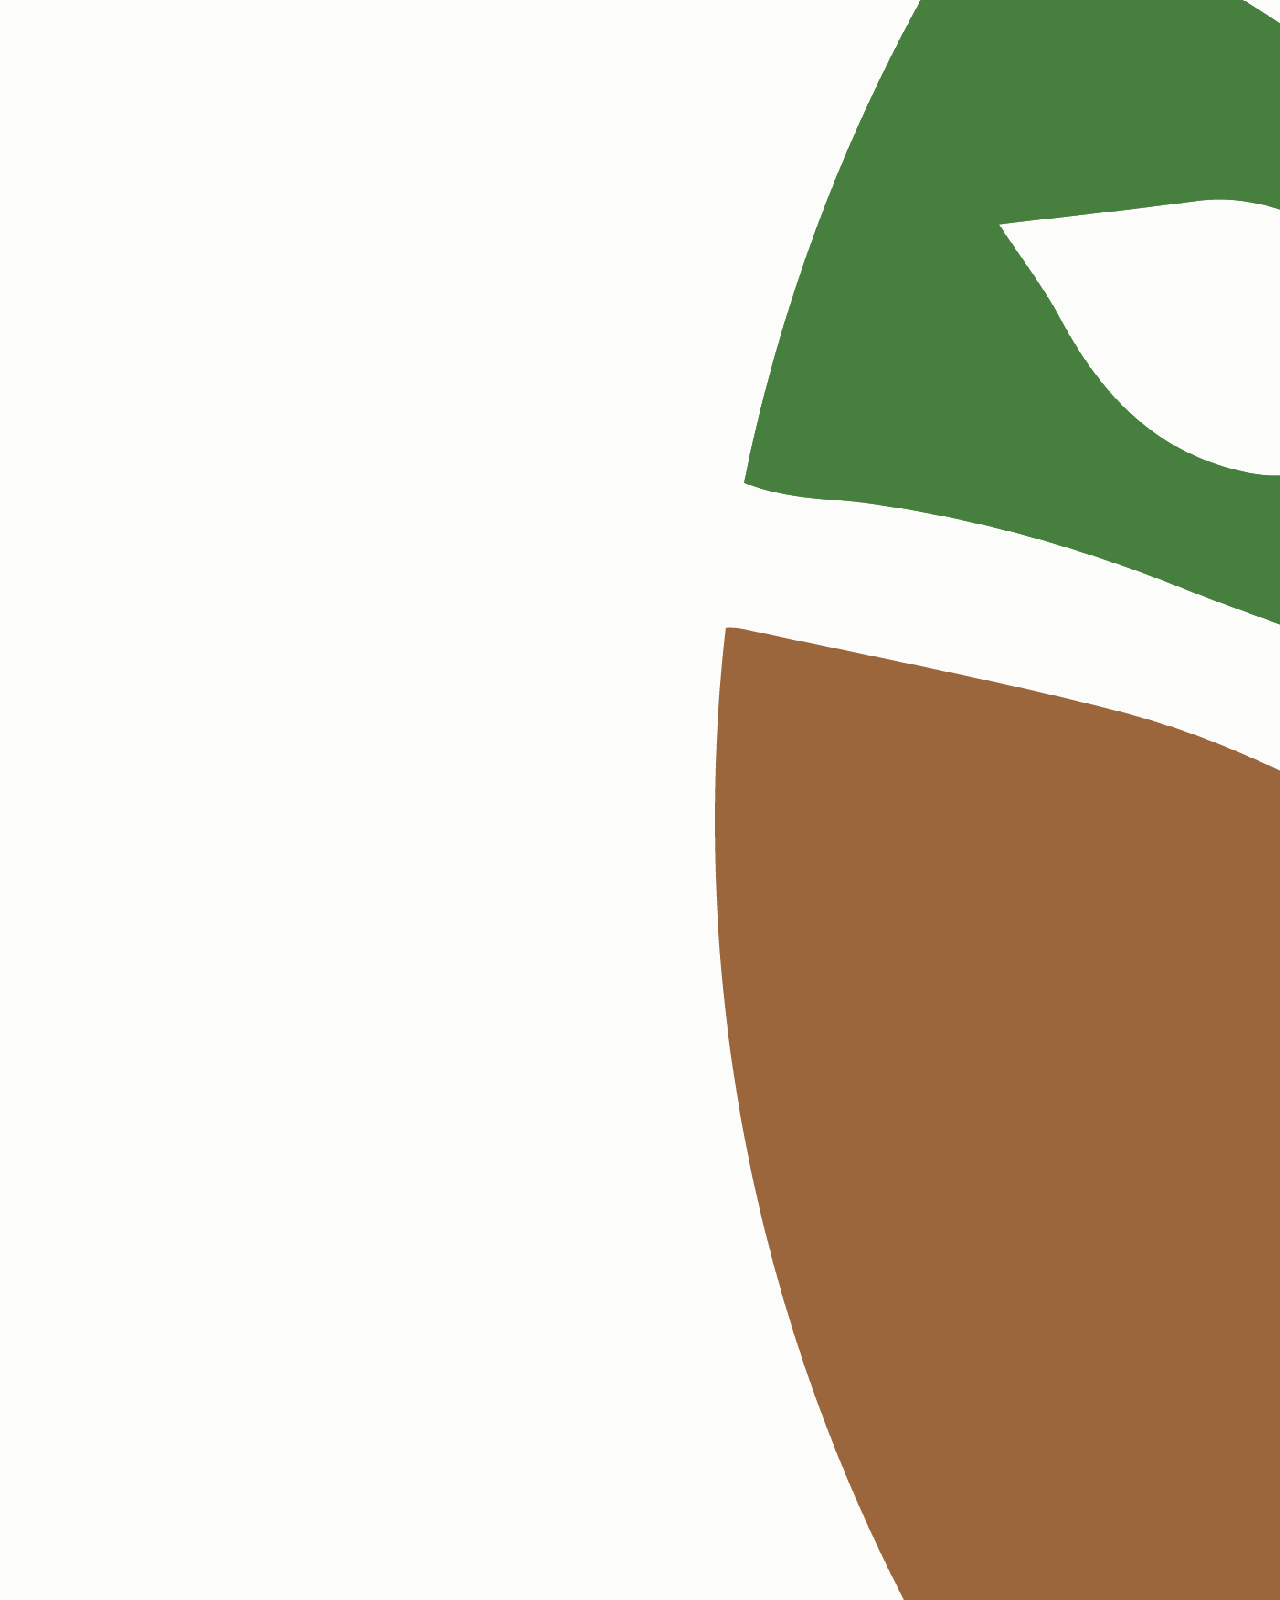
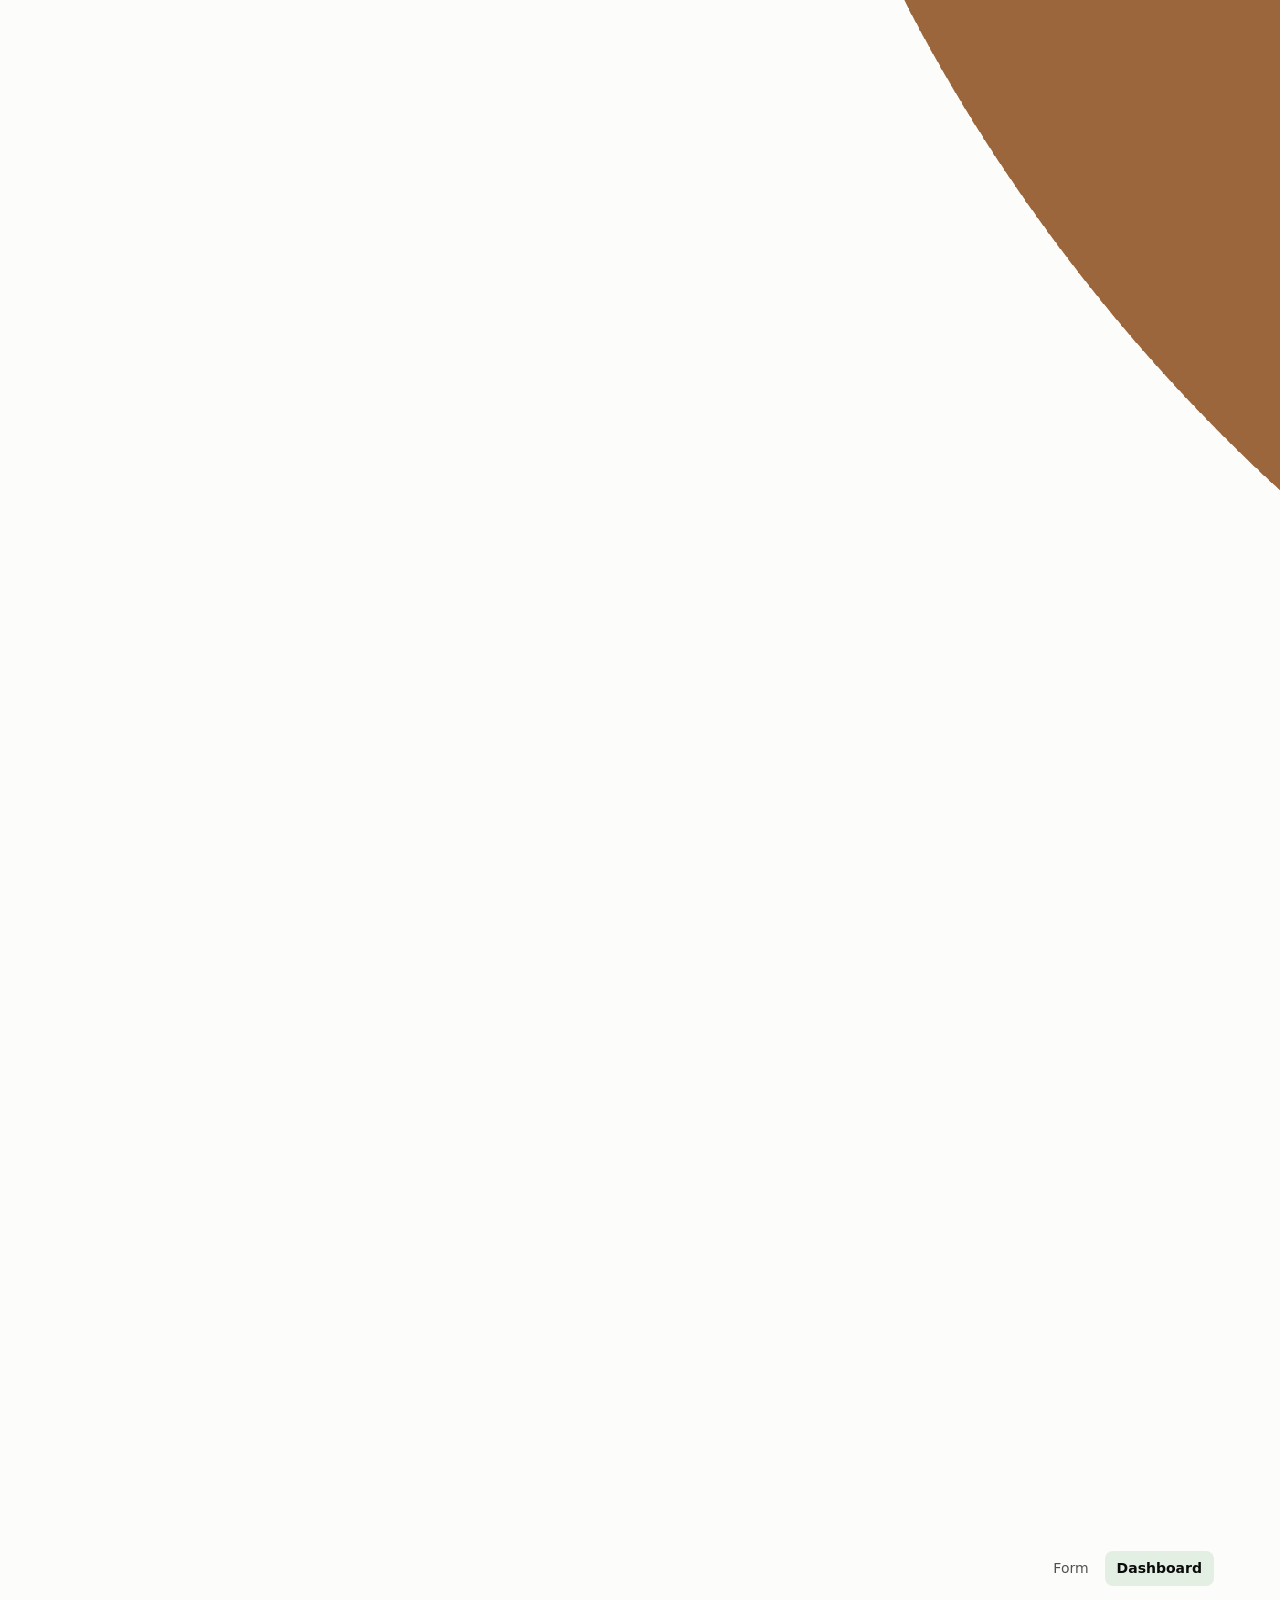
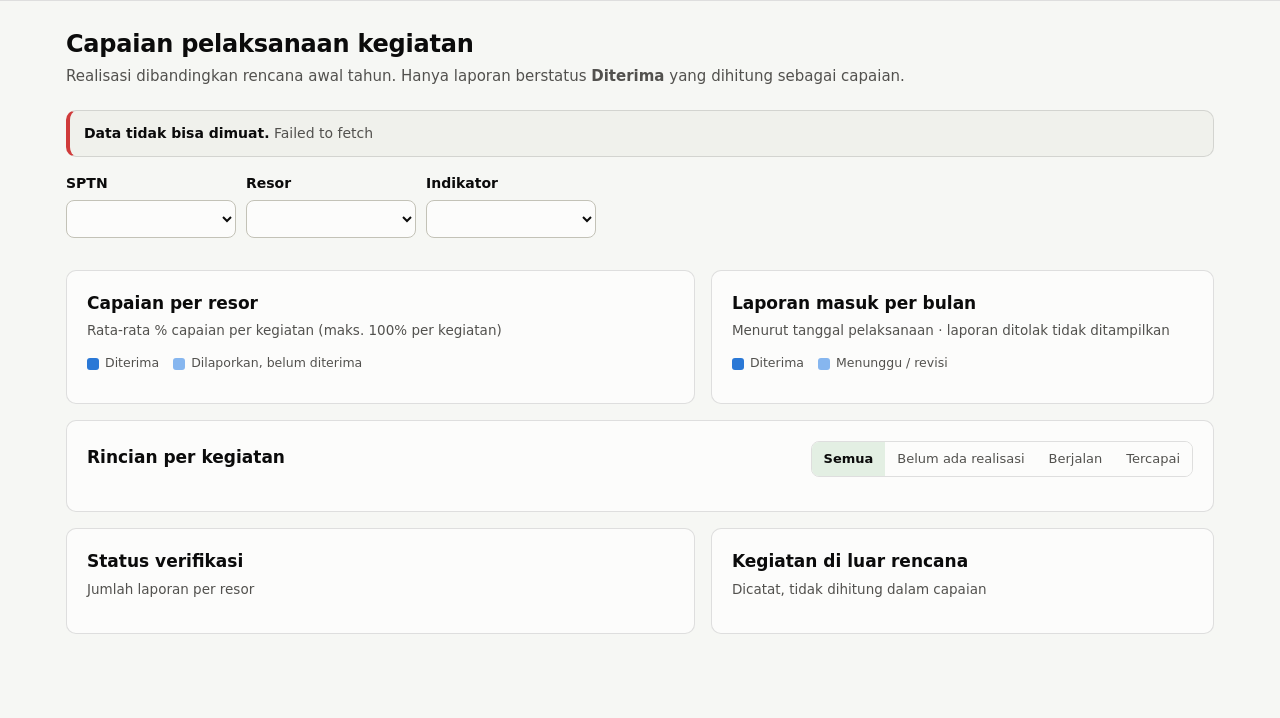
==== commit efbe07d3: "Add files via upload" ====
--- a/dashboard/index.html
+++ b/dashboard/index.html
@@ -3,14 +3,14 @@
 <head>
 <meta charset="utf-8">
 <meta name="viewport" content="width=device-width, initial-scale=1">
-<link rel="icon" href="data:image/svg+xml,%3Csvg xmlns=%27http://www.w3.org/2000/svg%27 viewBox=%270 0 32 32%27%3E%3Crect width=%2732%27 height=%2732%27 rx=%277%27 fill=%27%232f6b3b%27/%3E%3Cpath d=%27M6 24 14 10l4 6 3-4 5 12Z%27 fill=%27%23fff%27/%3E%3C/svg%3E">
+<link rel="icon" href="../assets/logo.png">
 <title>Dashboard Capaian RBM</title>
 <link rel="stylesheet" href="../assets/style.css">
 </head>
 <body>
 <header class="top">
   <div class="wrap">
-    <a class="brand" href="../"><span class="brand-mark">RBM</span><span><b>Resort Based Management</b><small>Taman Nasional Tambora</small></span></a>
+    <a class="brand" href="../"><img class="brand-logo" src="../assets/logo.png" alt="Logo kantor" onerror="this.remove();document.querySelector('.brand-mark').hidden=false"><span class="brand-mark" hidden>RBM</span><span><b>Resort Based Management</b><small>Taman Nasional Tambora</small></span></a>
     <nav class="top-nav"><a href="../form/">Form</a><a href="./" aria-current="page">Dashboard</a></nav>
   </div>
 </header>
@@ -37,7 +37,6 @@
       <div class="legend" style="margin-bottom:10px">
         <span><i class="sw" style="background:var(--s-diterima)"></i>Diterima</span>
         <span><i class="sw" style="background:var(--s-masuk)"></i>Dilaporkan, belum diterima</span>
-        <span><i class="sw tick"></i>Target s.d. bulan ini</span>
       </div>
       <div id="c1"></div>
     </section>
@@ -58,8 +57,8 @@
       <div><h2>Rincian per kegiatan</h2><p id="t-sub"></p></div>
       <div class="seg" role="group" aria-label="Saring status" id="seg" style="margin-left:auto">
         <button aria-pressed="true" data-s="">Semua</button>
-        <button aria-pressed="false" data-s="tertinggal">Tertinggal</button>
-        <button aria-pressed="false" data-s="perhatian">Perlu perhatian</button>
+        <button aria-pressed="false" data-s="belum">Belum ada realisasi</button>
+        <button aria-pressed="false" data-s="berjalan">Berjalan</button>
         <button aria-pressed="false" data-s="tercapai">Tercapai</button>
       </div>
     </div>
@@ -114,7 +113,7 @@
   const semuaKeg = RBM.hitung(rencana, data.laporan);
 
   $('tahun').textContent = rencana.tahun;
-  $('meta').innerHTML = `Data per ${new Date(data.diperbarui).toLocaleString('id-ID', { dateStyle: 'medium', timeStyle: 'short' })}<br>Target pro-rata: ${bb} dari 12 bulan (${fmt(bb / 12 * 100)}%)`;
+  $('meta').innerHTML = `Data per ${new Date(data.diperbarui).toLocaleString('id-ID', { dateStyle: 'medium', timeStyle: 'short' })}<br>Target tahunan · sisa waktu ${12 - bb} bulan`;
   $('foot').innerHTML = `Sumber rencana: ${esc(rencana.sumber)} · ${rencana.kegiatan.length} kegiatan di ${rencana.resor.length} resor. ` +
     'Capaian resor = rata-rata capaian setiap kegiatan (tiap kegiatan bobotnya sama, maksimal 100%), karena satuan target berbeda-beda.';
 
@@ -188,20 +187,18 @@
   // ---------- KPI ----------
   function renderKpi(ks, laps) {
     const capD = rata(ks.map(k => k.capD)), capM = rata(ks.map(k => k.capM));
-    const harap = bb / 12 * 100;
     const tercapai = ks.filter(k => k.status === 'tercapai').length;
-    const tertinggal = ks.filter(k => k.status === 'tertinggal').length;
+    const belum = ks.filter(k => k.status === 'belum').length;
     const menunggu = laps.filter(l => l.status === 'Menunggu').length;
     const revisi = laps.filter(l => l.status === 'Revisi').length;
     const luar = laps.filter(l => l.kegiatan === 'LUAR-RENCANA');
     const masukTotal = laps.length;
     const sesuaiPct = masukTotal ? (masukTotal - luar.length) / masukTotal * 100 : 0;
-    const selisih = capD - harap;
     $('kpis').innerHTML = `
       <div class="kpi"><div class="k-label">Capaian terverifikasi</div><div class="k-value">${fmt(capD)}%</div>
-        <div class="k-sub">${selisih >= 0 ? '' : fmt(-selisih) + ' poin di bawah '}target pro-rata ${fmt(harap)}%${selisih >= 0 ? ' terlampaui' : ''} · dilaporkan ${fmt(capM)}%</div></div>
+        <div class="k-sub">dari target tahunan · termasuk yang belum diverifikasi ${fmt(capM)}%</div></div>
       <div class="kpi"><div class="k-label">Kegiatan tercapai</div><div class="k-value">${tercapai} <span style="font-size:16px;color:var(--muted);font-weight:500">/ ${ks.length}</span></div>
-        <div class="k-sub">${tertinggal} kegiatan tertinggal dari jadwal</div></div>
+        <div class="k-sub">${belum} kegiatan belum ada realisasi diterima</div></div>
       <div class="kpi"><div class="k-label">Menunggu verifikasi</div><div class="k-value">${menunggu}</div>
         <div class="k-sub">${revisi} laporan perlu revisi</div></div>
       <div class="kpi"><div class="k-label">Kesesuaian dengan rencana</div><div class="k-value">${fmt(sesuaiPct)}%</div>
@@ -235,7 +232,6 @@
       el('line', { x1: sx(v), x2: sx(v), y1: top, y2: H - 20, stroke: v === 0 ? 'var(--axis)' : 'var(--grid)', 'stroke-width': 1 }, svg);
       el('text', { x: sx(v), y: H - 6, 'text-anchor': 'middle', class: 'axis-label' }, svg).textContent = v + '%';
     });
-    const harap = bb / 12 * 100;
     rows.forEach((r, i) => {
       const y = top + i * rowH + (rowH - barHt) / 2;
       el('text', { x: 0, y: y + 4, class: 'row-label' }, svg).textContent = r.label;
@@ -244,15 +240,13 @@
       // celah 2px warna permukaan di antara dua isian
       if (r.d > 0 && r.m - r.d > 0.5) el('rect', { x: sx(r.d), y, width: 2, height: barHt, fill: 'var(--surface)' }, svg);
       el('path', { d: barH(x0, y, sx(r.d) - x0, barHt), fill: 'var(--s-diterima)' }, svg);
-      el('line', { x1: sx(harap), x2: sx(harap), y1: y - 4, y2: y + barHt + 4, stroke: 'var(--ink)', 'stroke-width': 2 }, svg);
       el('text', { x: W, y: y + barHt - 2, 'text-anchor': 'end', class: 'val-label' }, svg).textContent = fmt(r.d) + '%';
       const hit = el('rect', { x: 0, y: top + i * rowH, width: W, height: rowH, class: 'hit' }, svg);
-      const tc = r.g.filter(k => k.status === 'tercapai').length, tt = r.g.filter(k => k.status === 'tertinggal').length;
+      const tc = r.g.filter(k => k.status === 'tercapai').length, tt = r.g.filter(k => k.status === 'belum').length;
       const html = `<b>${esc(r.label)}</b>
         <div class="t-row"><span>${sw('var(--s-diterima)')}Diterima</span><span class="num">${fmt(r.d, 1)}%</span></div>
         <div class="t-row"><span>${sw('var(--s-masuk)')}Dilaporkan</span><span class="num">${fmt(r.m, 1)}%</span></div>
-        <div class="t-row"><span>Target s.d. bulan ini</span><span class="num">${fmt(harap, 1)}%</span></div>
-        <div style="color:var(--muted);margin-top:4px">${r.n} kegiatan · ${tc} tercapai · ${tt} tertinggal</div>`;
+        <div style="color:var(--muted);margin-top:4px">${r.n} kegiatan · ${tc} tercapai · ${tt} belum ada realisasi</div>`;
       hit.addEventListener('mousemove', e => showTip(e, html));
       hit.addEventListener('mouseleave', hideTip);
       if (perResor) { hit.style.cursor = 'pointer'; hit.addEventListener('click', () => { $('f-resor').value = r.g[0].resor; $('f-resor').dispatchEvent(new Event('change')); }); }
@@ -299,13 +293,12 @@
   // ---------- Tabel kegiatan ----------
   const BADGE = {
     tercapai: '<span class="badge good"><span class="ic">✓</span>Tercapai</span>',
-    jadwal: '<span class="badge track"><span class="ic">•</span>Sesuai jadwal</span>',
-    perhatian: '<span class="badge warn"><span class="ic">!</span>Perlu perhatian</span>',
-    tertinggal: '<span class="badge crit"><span class="ic">✕</span>Tertinggal</span>'
+    berjalan: '<span class="badge track"><span class="ic">•</span>Berjalan</span>',
+    belum: '<span class="badge warn"><span class="ic">!</span>Belum ada realisasi</span>'
   };
   function renderTabel(ks) {
     const list = ks.filter(k => !statusFilter || k.status === statusFilter);
-    $('t-sub').textContent = `${list.length} kegiatan · status dibandingkan target pro-rata ${fmt(bb / 12 * 100)}%`;
+    $('t-sub').textContent = `${list.length} kegiatan · capaian dibandingkan target tahunan ${rencana.tahun}`;
     const multiResor = new Set(list.map(k => k.resor)).size > 1;
     let html = `<thead><tr>${multiResor ? '<th>Resor</th>' : ''}<th>Jenis kegiatan</th><th class="num">Target</th><th class="num">Dilaporkan</th><th class="num">Diterima</th><th>Capaian</th><th>Status</th></tr></thead><tbody>`;
     let lastInd = null;
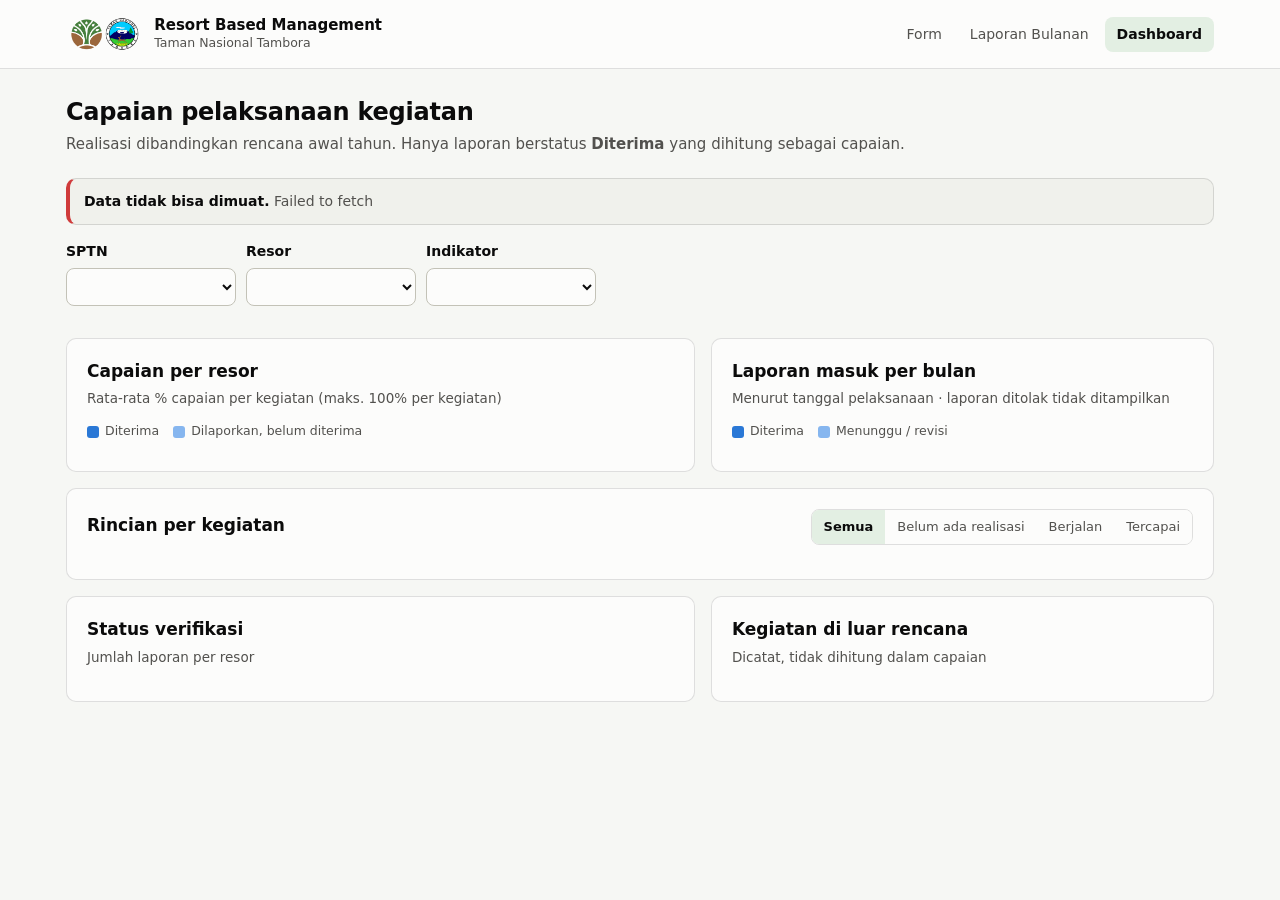
==== commit b4ac6d0a: "Add files via upload" ====
--- a/dashboard/index.html
+++ b/dashboard/index.html
@@ -11,7 +11,7 @@
 <header class="top">
   <div class="wrap">
     <a class="brand" href="../"><img class="brand-logo" src="../assets/logo.png" alt="Logo kantor" onerror="this.remove();document.querySelector('.brand-mark').hidden=false"><span class="brand-mark" hidden>RBM</span><span><b>Resort Based Management</b><small>Taman Nasional Tambora</small></span></a>
-    <nav class="top-nav"><a href="../form/">Form</a><a href="./" aria-current="page">Dashboard</a></nav>
+    <nav class="top-nav"><a href="../form/">Form</a><a href="../laporan/">Laporan Bulanan</a><a href="./" aria-current="page">Dashboard</a></nav>
   </div>
 </header>
 
--- a/assets/style.css
+++ b/assets/style.css
@@ -87,6 +87,8 @@
 }
 header.top .wrap { display: flex; align-items: center; gap: 12px; padding-top: 14px; padding-bottom: 14px; flex-wrap: wrap; }
 .brand { display: flex; align-items: center; gap: 10px; text-decoration: none; color: var(--ink); }
+.brand-logo { height: 40px; width: auto; max-width: 120px; object-fit: contain; display: block; }
+.brand-mark[hidden] { display: none; }
 .brand-mark {
   width: 34px; height: 34px; border-radius: 8px; background: var(--accent); color: var(--accent-ink);
   display: grid; place-items: center; font-weight: 700; font-size: 13px; letter-spacing: .02em;
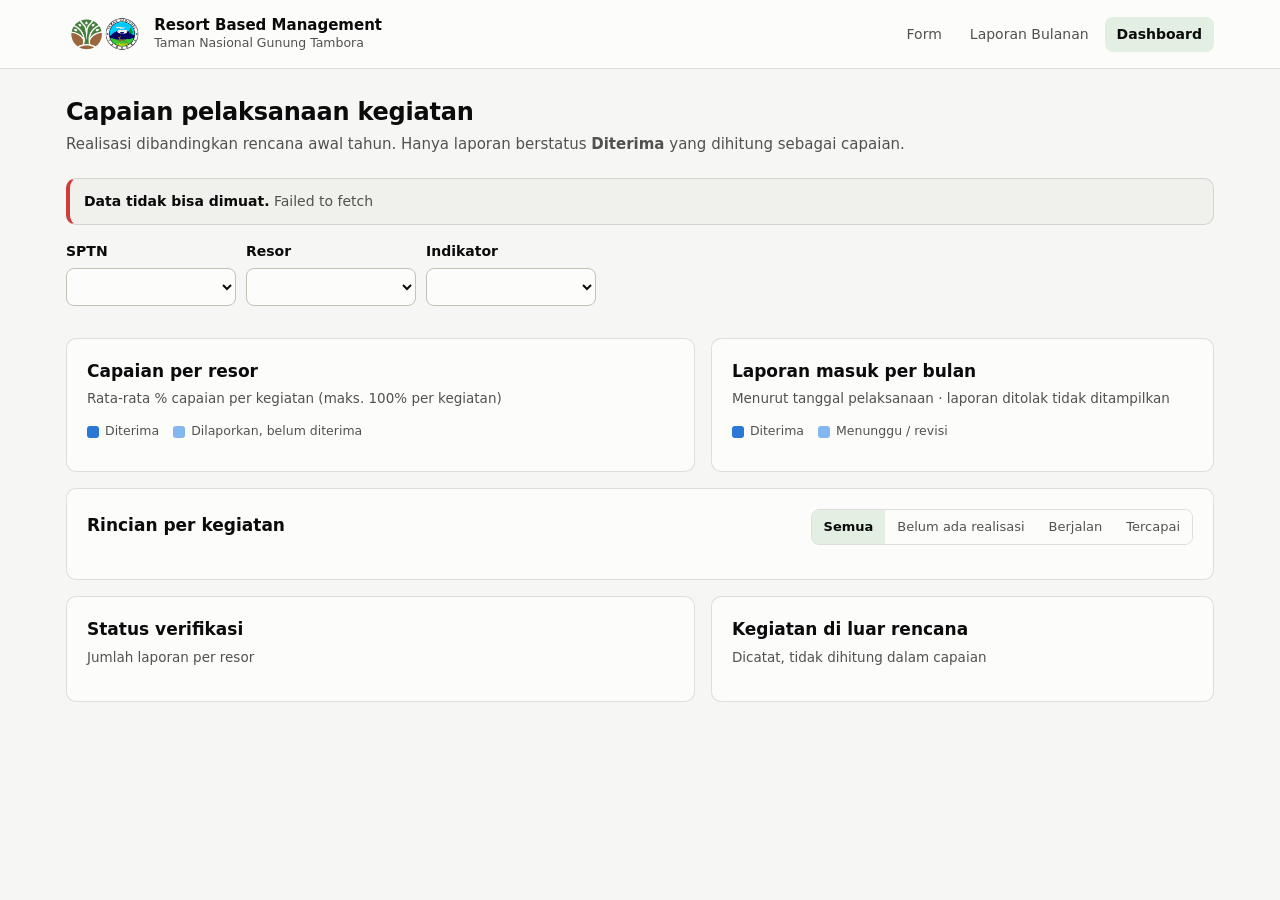
==== commit 821155c5: "Update logo description for Taman Nasional Gunung Tambora" ====
--- a/dashboard/index.html
+++ b/dashboard/index.html
@@ -10,7 +10,7 @@
 <body>
 <header class="top">
   <div class="wrap">
-    <a class="brand" href="../"><img class="brand-logo" src="../assets/logo.png" alt="Logo kantor" onerror="this.remove();document.querySelector('.brand-mark').hidden=false"><span class="brand-mark" hidden>RBM</span><span><b>Resort Based Management</b><small>Taman Nasional Tambora</small></span></a>
+    <a class="brand" href="../"><img class="brand-logo" src="../assets/logo.png" alt="Logo kantor" onerror="this.remove();document.querySelector('.brand-mark').hidden=false"><span class="brand-mark" hidden>RBM</span><span><b>Resort Based Management</b><small>Taman Nasional Gunung Tambora</small></span></a>
     <nav class="top-nav"><a href="../form/">Form</a><a href="../laporan/">Laporan Bulanan</a><a href="./" aria-current="page">Dashboard</a></nav>
   </div>
 </header>
--- a/assets/style.css
+++ b/assets/style.css
@@ -241,7 +241,7 @@
 
 footer.foot { color: var(--muted); font-size: 12.5px; padding: 28px 0 40px; }
 
-.home-grid { display: grid; grid-template-columns: 1fr 1fr; gap: 16px; margin-top: 8px; }
+.home-grid { display: grid; grid-template-columns: repeat(auto-fit, minmax(200px, 1fr)); gap: 16px; margin-top: 8px; }
 @media (max-width: 640px) { .home-grid { grid-template-columns: 1fr; } }
 .home-card { text-decoration: none; color: inherit; display: block; transition: border-color .12s; }
 .home-card:hover { border-color: var(--accent); }
@@ -259,3 +259,22 @@
   .card { padding: 16px; }
   .meta { text-align: left; margin-left: 0; }
 }
+
+/* Pemilih nama (ketua & anggota tim) */
+.picker { position: relative; display: flex; flex-wrap: wrap; gap: 6px; align-items: center;
+  border: 1px solid var(--axis); border-radius: 8px; background: var(--surface); padding: 6px; min-height: 44px; }
+.picker:focus-within { outline: 2px solid var(--focus); outline-offset: 2px; }
+.picker .pk-chips { display: contents; }
+.picker .pk-input { flex: 1 1 160px; min-width: 120px; border: 0 !important; outline: none !important; min-height: 30px !important; padding: 4px 6px !important; background: transparent !important; }
+.picker .pk-input:disabled { cursor: not-allowed; }
+.chip { display: inline-flex; align-items: center; gap: 4px; background: var(--accent-soft); color: var(--ink);
+  border-radius: 999px; padding: 4px 4px 4px 10px; font-size: 13.5px; max-width: 100%; }
+.chip button { border: 0; background: none; color: var(--ink-2); font-size: 16px; line-height: 1; cursor: pointer; padding: 2px 6px; border-radius: 999px; }
+.chip button:hover { background: var(--surface); }
+.pk-list { position: absolute; left: -1px; right: -1px; top: calc(100% + 4px); z-index: 20; list-style: none; margin: 0; padding: 4px;
+  background: var(--surface); border: 1px solid var(--axis); border-radius: 8px; max-height: 280px; overflow: auto; box-shadow: 0 8px 24px rgba(0,0,0,.18); }
+.pk-list li { padding: 8px 10px; border-radius: 6px; cursor: pointer; }
+.pk-list li b { display: block; font-weight: 600; font-size: 14px; }
+.pk-list li small { display: block; color: var(--muted); font-size: 12.5px; }
+.pk-list li.aktif, .pk-list li[data-i]:hover { background: var(--accent-soft); }
+.pk-list li.pk-kosong { color: var(--muted); cursor: default; font-size: 13px; }
